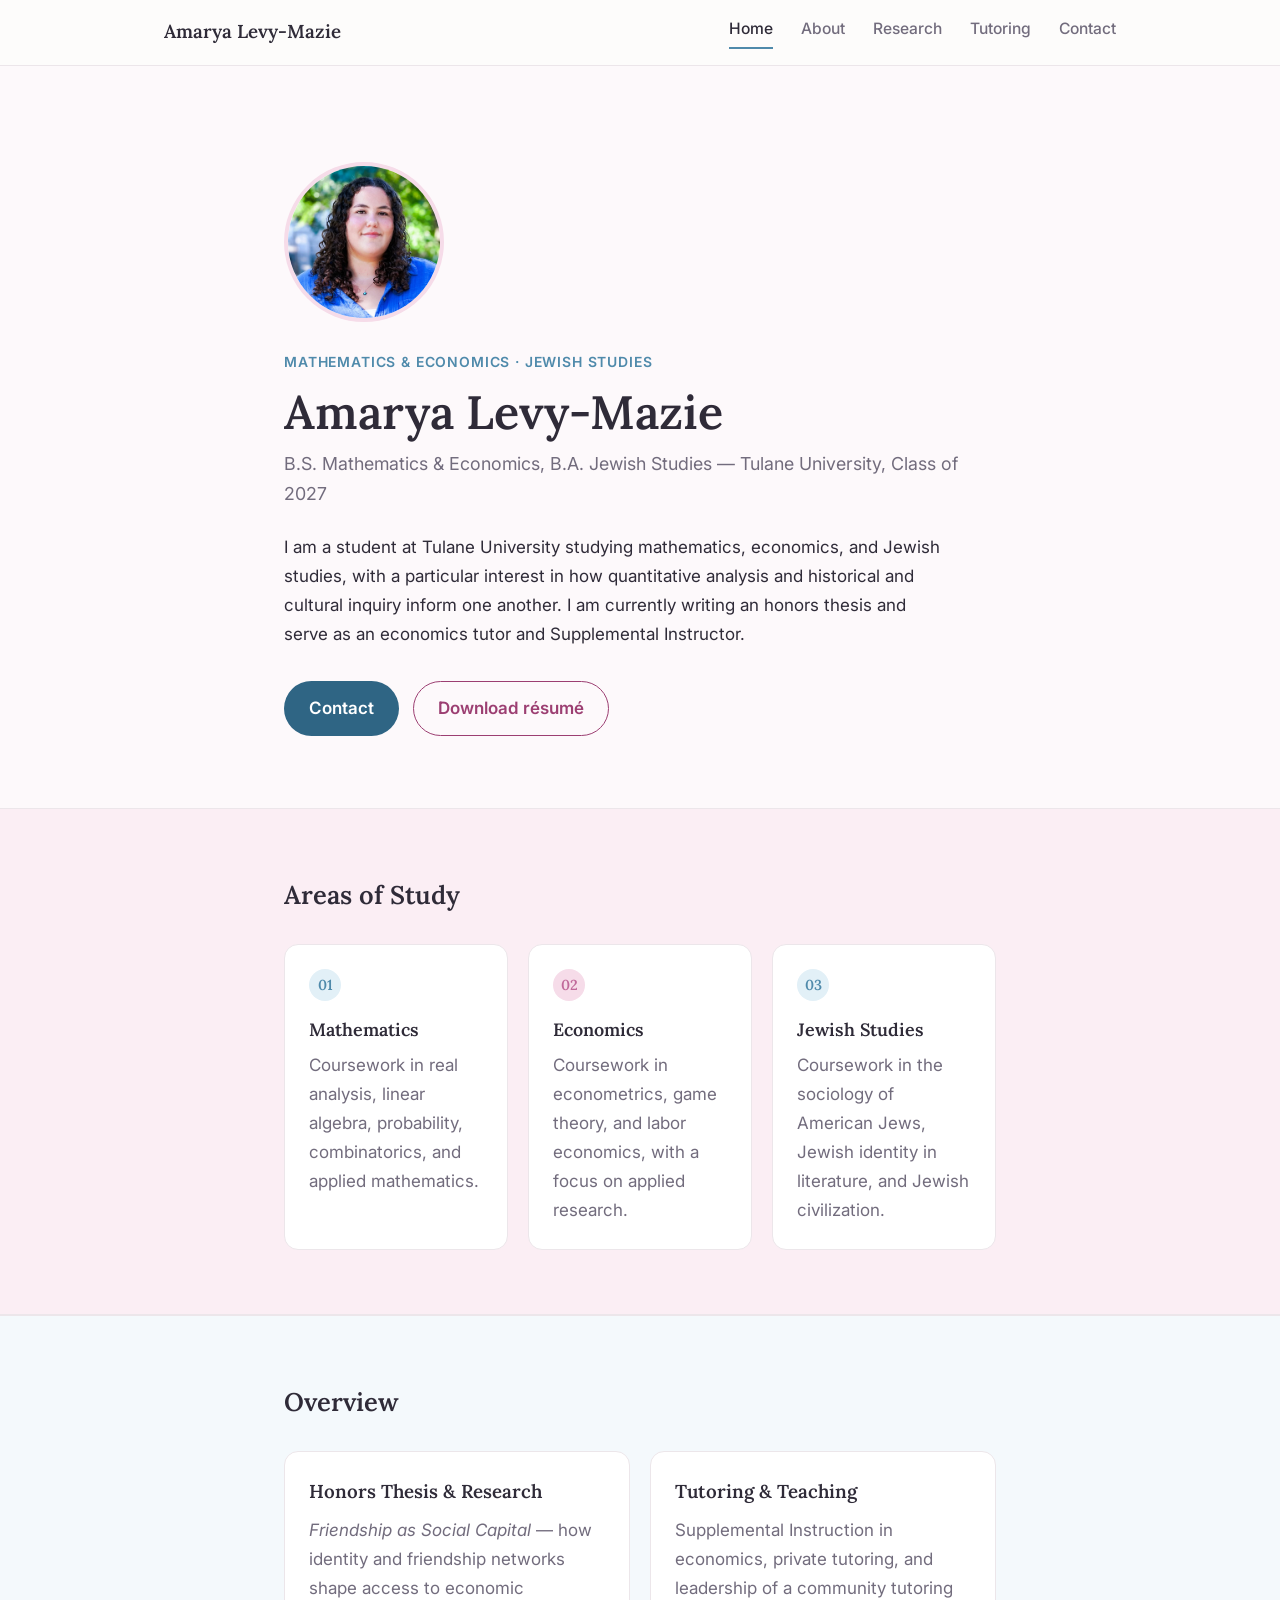
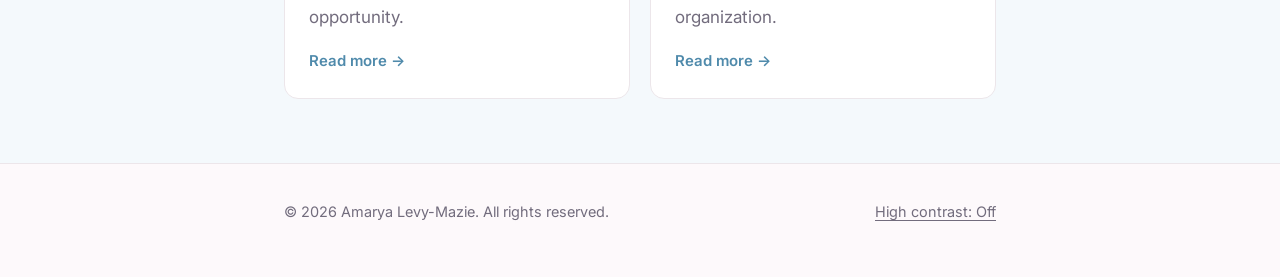
==== index.html @ 09e1107b "Add Skills section to About page - Software, languages, and CRLA mentor certification - Stack the tw" ====
<!DOCTYPE html>
<html lang="en">
<head>
<meta charset="UTF-8">
<meta name="viewport" content="width=device-width, initial-scale=1.0">
<title>Amarya Levy-Mazie</title>
<meta name="description" content="Amarya Levy-Mazie — Mathematics & Economics and Jewish Studies student at Tulane University, Class of 2027.">
<meta name="theme-color" content="#fdf9fb">
<meta property="og:type" content="website">
<meta property="og:title" content="Amarya Levy-Mazie">
<meta property="og:description" content="Amarya Levy-Mazie — Mathematics & Economics and Jewish Studies student at Tulane University, Class of 2027.">
<link rel="icon" href="favicon.svg" type="image/svg+xml">
<link rel="preconnect" href="https://fonts.googleapis.com">
<link rel="preconnect" href="https://fonts.gstatic.com" crossorigin>
<link href="https://fonts.googleapis.com/css2?family=Lora:ital,wght@0,500;0,600;1,500&family=Inter:wght@400;500;600&display=swap" rel="stylesheet">
<script>
  (function () {
    var pref = null;
    try { pref = localStorage.getItem("contrast"); } catch (e) {}
    var high = pref ? pref === "high" : window.matchMedia("(prefers-contrast: more)").matches;
    if (high) document.documentElement.setAttribute("data-contrast", "high");
  })();
</script>
<link rel="stylesheet" href="style.css?v=4">
</head>
<body>

<a class="skip-link" href="#main">Skip to content</a>

<header class="site-header">
  <div class="wrap header-inner">
    <a href="index.html" class="brand">Amarya Levy-Mazie</a>
    <button class="nav-toggle" id="navToggle" aria-label="Toggle navigation" aria-expanded="false">
      <span></span><span></span><span></span>
    </button>
    <nav class="site-nav" id="siteNav" aria-label="Main">
      <a href="index.html" class="active" aria-current="page">Home</a>
      <a href="about.html">About</a>
      <a href="research.html">Research</a>
      <a href="tutoring.html">Tutoring</a>
      <a href="contact.html">Contact</a>
    </nav>
  </div>
</header>

<main id="main">

  <section class="hero wrap">
    <img class="hero-photo" src="headshot.webp" alt="Portrait of Amarya Levy-Mazie" width="160" height="160">
    <p class="eyebrow">Mathematics &amp; Economics · Jewish Studies</p>
    <h1>Amarya Levy-Mazie</h1>
    <p class="hero-sub">B.S. Mathematics &amp; Economics, B.A. Jewish Studies — Tulane University, Class of 2027</p>
    <p class="hero-blurb">
      I am a student at Tulane University studying mathematics, economics, and Jewish studies, with a particular
      interest in how quantitative analysis and historical and cultural inquiry inform one another. I am currently
      writing an honors thesis and serve as an economics tutor and Supplemental Instructor.
    </p>
    <div class="hero-actions">
      <a href="contact.html" class="btn btn-primary">Contact</a>
      <a href="resume.pdf" class="btn btn-secondary" target="_blank" rel="noopener noreferrer">Download résumé</a>
    </div>
  </section>

  <section class="section wrap alt-pink">
    <h2 class="section-title">Areas of Study</h2>
    <div class="field-grid">
      <a class="field-card" href="about.html">
        <span class="field-num num-blue">01</span>
        <h3>Mathematics</h3>
        <p>Coursework in real analysis, linear algebra, probability, combinatorics, and applied mathematics.</p>
      </a>
      <a class="field-card" href="about.html">
        <span class="field-num num-pink">02</span>
        <h3>Economics</h3>
        <p>Coursework in econometrics, game theory, and labor economics, with a focus on applied research.</p>
      </a>
      <a class="field-card" href="about.html">
        <span class="field-num num-blue">03</span>
        <h3>Jewish Studies</h3>
        <p>Coursework in the sociology of American Jews, Jewish identity in literature, and Jewish civilization.</p>
      </a>
    </div>
  </section>

  <section class="section wrap alt-blue">
    <h2 class="section-title">Overview</h2>
    <div class="teaser-grid">
      <a class="teaser-card" href="research.html">
        <h3>Honors Thesis &amp; Research</h3>
        <p>
          <em>Friendship as Social Capital</em> — how identity and friendship networks shape access to economic opportunity.
        </p>
        <span class="teaser-link">Read more &rarr;</span>
      </a>
      <a class="teaser-card" href="tutoring.html">
        <h3>Tutoring &amp; Teaching</h3>
        <p>Supplemental Instruction in economics, private tutoring, and leadership of a community tutoring organization.</p>
        <span class="teaser-link">Read more &rarr;</span>
      </a>
    </div>
  </section>

</main>

<footer class="site-footer">
  <div class="wrap footer-inner">
    <p>&copy; <span id="year"></span> Amarya Levy-Mazie. All rights reserved.</p>
    <button class="contrast-toggle" id="contrastToggle" type="button" aria-pressed="false">High contrast</button>
  </div>
</footer>

<script src="script.js?v=3"></script>
</body>
</html>
---- style.css ----
:root {
  --bg: #fdf9fb;
  --bg-pink: #fbeef4;
  --bg-blue: #f4f9fc;
  --ink: #2f2b38;
  --ink-soft: #726c7d;
  --pink: #f6dce9;
  --pink-text: #c0699a;
  --blue: #e2f0f7;
  --blue-deep: #4f8aab;
  --line: #ece6ea;
  --card-bg: #ffffff;
  --btn-blue: #2f6584;
  --btn-blue-hover: #245a78;
  --btn-pink: #9c3f72;
  --serif: "Lora", Georgia, serif;
  --sans: "Inter", -apple-system, BlinkMacSystemFont, "Segoe UI", sans-serif;
  --max: 760px;
}

* { box-sizing: border-box; }

html {
  font-size: 106.25%; /* 17px base, so rem-sized text scales up too */
  scroll-behavior: smooth;
}

body {
  margin: 0;
  background: var(--bg);
  color: var(--ink);
  font-family: var(--sans);
  font-size: 1rem;
  line-height: 1.7;
  -webkit-font-smoothing: antialiased;
}

.wrap {
  max-width: var(--max);
  margin: 0 auto;
  padding: 0 24px;
}

a { color: var(--blue-deep); text-decoration: none; }
a:hover { text-decoration: underline; }

a:focus-visible,
button:focus-visible {
  outline: 2px solid var(--blue-deep);
  outline-offset: 3px;
  border-radius: 4px;
}

.skip-link {
  position: absolute;
  left: 16px;
  top: -48px;
  z-index: 100;
  padding: 8px 14px;
  background: var(--card-bg);
  border: 1px solid var(--line);
  border-radius: 8px;
  font-weight: 600;
}
.skip-link:focus { top: 12px; }

h1, h2, h3 {
  font-family: var(--serif);
  font-weight: 600;
  color: var(--ink);
  margin: 0 0 12px;
}

/* Header */

.site-header {
  position: sticky;
  top: 0;
  z-index: 10;
  background: rgba(253, 252, 251, 0.92);
  backdrop-filter: blur(6px);
  border-bottom: 1px solid var(--line);
}

.header-inner {
  max-width: 1000px;
  gap: 24px;
  display: flex;
  align-items: center;
  justify-content: space-between;
  padding-top: 16px;
  padding-bottom: 16px;
}

.brand {
  font-family: var(--serif);
  font-weight: 600;
  font-size: 1.1rem;
  color: var(--ink);
}
.brand:hover { text-decoration: none; color: var(--blue-deep); }

.site-nav {
  display: flex;
  gap: 28px;
}

.site-nav a {
  color: var(--ink-soft);
  font-size: 0.92rem;
  font-weight: 500;
  padding-bottom: 4px;
  border-bottom: 2px solid transparent;
}
.site-nav a:hover { color: var(--blue-deep); text-decoration: none; }

.site-nav a.active {
  color: var(--ink);
  border-bottom-color: var(--blue-deep);
}

.nav-toggle {
  display: none;
  flex-direction: column;
  justify-content: center;
  gap: 5px;
  width: 32px;
  height: 32px;
  background: none;
  border: none;
  cursor: pointer;
  padding: 0;
}
.nav-toggle span {
  display: block;
  height: 2px;
  width: 100%;
  background: var(--ink);
}

/* Hero */

.hero {
  padding: 96px 24px 72px;
}

.hero-photo {
  display: block;
  width: 160px;
  height: 160px;
  object-fit: cover;
  object-position: center 20%;
  border-radius: 50%;
  border: 4px solid var(--pink);
  margin-bottom: 28px;
}

.about-photo {
  float: right;
  width: 220px;
  height: auto;
  margin: 4px 0 20px 32px;
  border-radius: 16px;
}
.about-body::after { content: ""; display: block; clear: both; }

.eyebrow {
  font-size: 0.82rem;
  font-weight: 600;
  letter-spacing: 0.06em;
  text-transform: uppercase;
  color: var(--blue-deep);
  margin: 0 0 14px;
}

.hero h1 {
  font-size: 2.75rem;
  line-height: 1.1;
  margin-bottom: 10px;
}

.hero-sub {
  font-size: 1.05rem;
  color: var(--ink-soft);
  margin: 0 0 24px;
}

.hero-blurb {
  max-width: 60ch;
  margin: 0 0 32px;
}

.hero-actions {
  display: flex;
  gap: 14px;
  flex-wrap: wrap;
}

.btn {
  display: inline-block;
  padding: 12px 24px;
  border-radius: 999px;
  font-size: 1rem;
  font-weight: 600;
  border: 1px solid transparent;
}
.btn:hover { text-decoration: none; }

.btn-primary {
  background: var(--btn-blue);
  color: #fff;
}
.btn-primary:hover { background: var(--btn-blue-hover); }

.btn-secondary {
  border-color: var(--btn-pink);
  color: var(--btn-pink);
}
.btn-secondary:hover { background: var(--pink); }

/* Sections */

.section {
  padding: 64px 24px;
  border-top: 1px solid var(--line);
}

.section.alt-blue,
.section.alt-pink {
  max-width: none;
  padding-left: 0;
  padding-right: 0;
  border-top: 1px solid var(--line);
  border-bottom: 1px solid var(--line);
}

.section.alt-blue { background: var(--bg-blue); }
.section.alt-pink { background: var(--bg-pink); }

.section.alt-blue > *,
.section.alt-pink > * {
  max-width: var(--max);
  margin-left: auto;
  margin-right: auto;
  padding-left: 24px;
  padding-right: 24px;
}

.section-title {
  font-size: 1.5rem;
  margin-bottom: 28px;
}

.section-body p {
  margin: 0 0 16px;
  max-width: 65ch;
}

/* Page header (non-home pages) */

.page-header {
  padding: 64px 24px 8px;
}

.page-title {
  font-size: 2.1rem;
  margin-bottom: 0;
}

.page-header .eyebrow {
  margin-bottom: 10px;
}

/* Field cards (homepage "What I Study") */

.field-grid {
  display: grid;
  grid-template-columns: repeat(3, 1fr);
  gap: 20px;
}

.field-card {
  display: block;
  padding: 24px;
  border-radius: 14px;
  background: var(--card-bg);
  border: 1px solid var(--line);
  color: var(--ink);
  transition: border-color 0.15s ease, transform 0.15s ease;
}

.field-card:hover {
  border-color: var(--blue-deep);
  transform: translateY(-2px);
  text-decoration: none;
}

.field-num {
  display: flex;
  align-items: center;
  justify-content: center;
  width: 32px;
  height: 32px;
  border-radius: 50%;
  margin-bottom: 14px;
  font-family: var(--serif);
  font-size: 0.85rem;
  font-weight: 600;
}

.num-pink { background: var(--pink); color: var(--pink-text); }
.num-blue { background: var(--blue); color: var(--blue-deep); }

.field-card h3 {
  font-size: 1.05rem;
  margin-bottom: 6px;
}

.field-card p {
  font-size: 1rem;
  color: var(--ink-soft);
  margin: 0;
}

/* Teaser cards (homepage "Explore") */

.teaser-grid {
  display: grid;
  grid-template-columns: repeat(2, 1fr);
  gap: 20px;
}

.teaser-card {
  display: block;
  padding: 24px;
  border-radius: 14px;
  background: var(--card-bg);
  border: 1px solid var(--line);
  color: var(--ink);
  transition: border-color 0.15s ease, transform 0.15s ease;
}

.teaser-card:hover {
  border-color: var(--blue-deep);
  transform: translateY(-2px);
  text-decoration: none;
}

.teaser-card h3 {
  font-size: 1.1rem;
  margin-bottom: 8px;
}

.teaser-card p {
  font-size: 1rem;
  color: var(--ink-soft);
  margin: 0 0 14px;
}

.teaser-link {
  font-size: 0.88rem;
  font-weight: 600;
  color: var(--blue-deep);
}

.research-contact { margin-top: 28px; }

.entry-role-text {
  font-weight: 500;
  color: var(--blue-deep);
  margin: 0 0 10px;
  font-size: 0.95rem;
}

.entry {
  margin-bottom: 28px;
}
.entry:last-child { margin-bottom: 0; }

.entry-head {
  display: flex;
  justify-content: space-between;
  align-items: baseline;
  gap: 16px;
  flex-wrap: wrap;
}

.entry-head h2,
.entry-head h3 {
  font-size: 1.1rem;
  margin-bottom: 4px;
}

.entry-date {
  font-size: 0.85rem;
  color: var(--ink-soft);
  white-space: nowrap;
}

.entry-role {
  display: flex;
  flex-direction: column;
  gap: 2px;
  margin: 0 0 12px;
}

.role-chip {
  font-size: 0.95rem;
  font-weight: 500;
  color: var(--blue-deep);
}

.role-date {
  margin-left: 6px;
  white-space: nowrap;
  font-size: 0.85rem;
  font-weight: 400;
  color: var(--ink-soft);
}

.subject-list {
  list-style: none;
  padding: 0;
  margin: 0;
  display: grid;
  grid-template-columns: 1fr 1fr;
  gap: 0 32px;
}

.subject-list li {
  padding: 14px 0;
  border-top: 1px solid var(--line);
}

.subject-list strong {
  display: block;
  font-family: var(--serif);
  font-weight: 600;
  font-size: 1.02rem;
}

.subject-list span {
  font-size: 0.95rem;
  color: var(--ink-soft);
}

.contact-list {
  list-style: none;
  padding: 0;
  margin: 24px 0 0;
  display: flex;
  flex-direction: column;
  gap: 14px;
}

.contact-list li {
  display: flex;
  align-items: baseline;
  gap: 12px;
  border-bottom: 1px solid var(--line);
  padding-bottom: 14px;
}

.contact-label {
  font-size: 0.8rem;
  font-weight: 600;
  text-transform: uppercase;
  letter-spacing: 0.04em;
  color: var(--ink-soft);
  min-width: 90px;
}

.contact-list a {
  font-size: 1rem;
  font-weight: 500;
}

/* Footer */

.site-footer {
  padding: 32px 24px 48px;
}

.site-footer p {
  margin: 0;
  font-size: 0.85rem;
  color: var(--ink-soft);
}

.footer-inner {
  display: flex;
  flex-wrap: wrap;
  align-items: center;
  justify-content: space-between;
  gap: 8px 24px;
}

.contrast-toggle {
  background: none;
  border: none;
  padding: 4px 0;
  font: inherit;
  font-size: 0.85rem;
  color: var(--ink-soft);
  text-decoration: underline;
  text-underline-offset: 3px;
  cursor: pointer;
}
.contrast-toggle:hover { color: var(--ink); }

/* Responsive */

@media (max-width: 860px) {
  .nav-toggle { display: flex; }

  .site-nav {
    position: absolute;
    top: 100%;
    left: 0;
    right: 0;
    background: var(--bg);
    border-bottom: 1px solid var(--line);
    flex-direction: column;
    gap: 0;
    max-height: 0;
    overflow: hidden;
    transition: max-height 0.25s ease;
  }

  .site-nav.open {
    max-height: 420px;
  }

  .site-nav a {
    padding: 14px 24px;
    border-top: 1px solid var(--line);
  }
}


@media (max-width: 640px) {
  .hero { padding: 64px 24px 48px; }
  .hero h1 { font-size: 2.1rem; }

  .field-grid,
  .teaser-grid,
  .subject-list {
    grid-template-columns: 1fr;
  }

  .entry-head { flex-direction: column; gap: 4px; }

  .hero-photo { width: 128px; height: 128px; }

  .about-photo {
    float: none;
    display: block;
    width: 180px;
    margin: 0 0 24px;
  }
}

/* Dark mode */

@media (prefers-color-scheme: dark) {
  :root {
    --bg: #201c22;
    --bg-pink: #2a1f26;
    --bg-blue: #1c2530;
    --ink: #f0ece8;
    --ink-soft: #b3aebb;
    --pink: #4a2f3c;
    --pink-text: #e8a8c4;
    --blue: #26374a;
    --blue-deep: #8ec2e0;
    --line: #382f3a;
    --card-bg: #2a2531;
    --btn-blue: #8ec2e0;
    --btn-blue-hover: #b0d6ec;
    --btn-pink: #e8a8c4;
  }
  .site-header { background: rgba(32, 28, 34, 0.92); }
  .btn-primary { color: #17202a; }
  .btn-secondary:hover { background: var(--pink); color: #201c22; }
}

/* High contrast (footer toggle, or the visitor's system preference) */

:root[data-contrast="high"] {
  --ink: #1a1720;
  --ink-soft: #46404f;
  --pink-text: #7a2554;
  --blue-deep: #234b62;
  --line: #b9aeb6;
  --btn-blue: #234b62;
  --btn-blue-hover: #1a3a4c;
  --btn-pink: #7a2554;
}
:root[data-contrast="high"] main a:not(.btn):not(.field-card):not(.teaser-card) { text-decoration: underline; }

@media (prefers-color-scheme: dark) {
  :root[data-contrast="high"] {
    --bg: #141116;
    --bg-pink: #1c1620;
    --bg-blue: #152029;
    --ink: #ffffff;
    --ink-soft: #dcd7e2;
    --pink: #2a1f2f;
    --pink-text: #f7cfe0;
    --blue: #1d2a38;
    --blue-deep: #bfe2f5;
    --line: #5a4f5e;
    --card-bg: #221d27;
    --btn-blue: #bfe2f5;
    --btn-blue-hover: #dff1fb;
    --btn-pink: #f7cfe0;
  }
  :root[data-contrast="high"] .site-header { background: rgba(20, 17, 22, 0.96); }
  :root[data-contrast="high"] .btn-primary { color: #0e141a; }
}
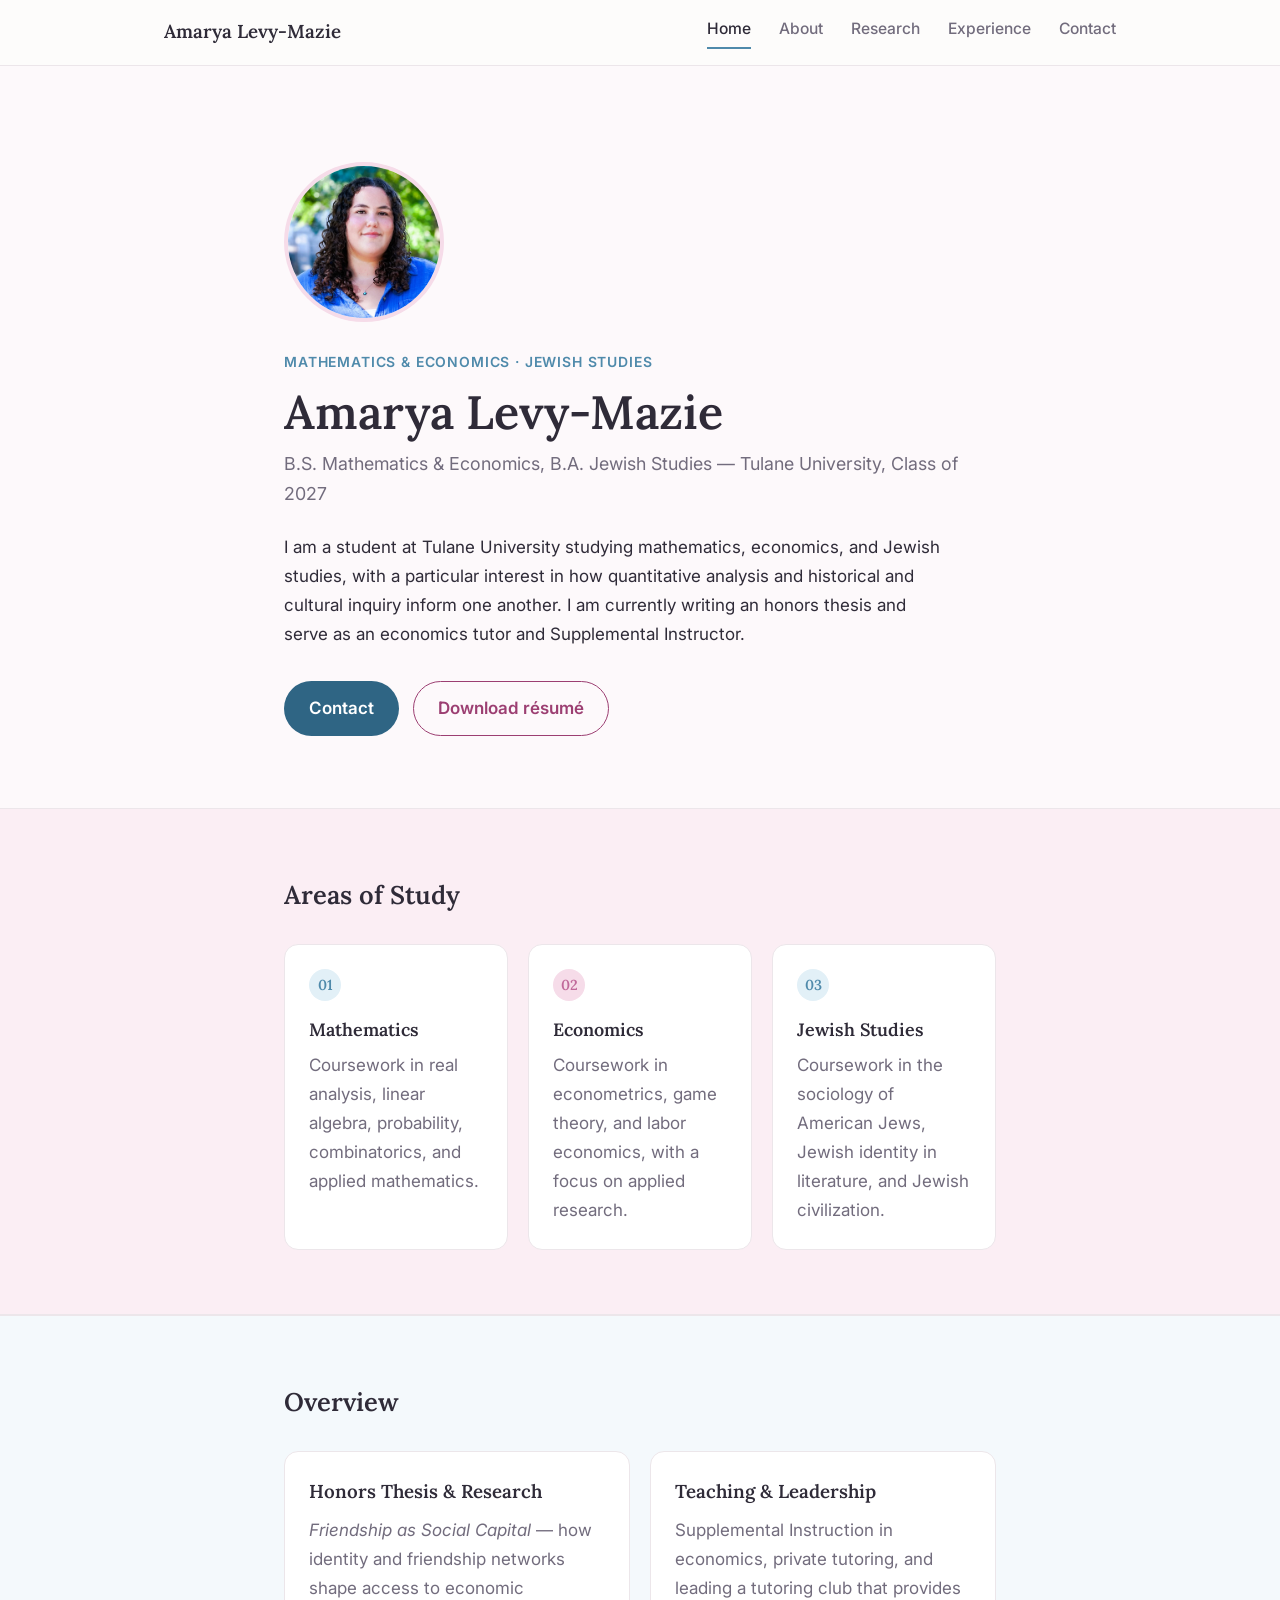
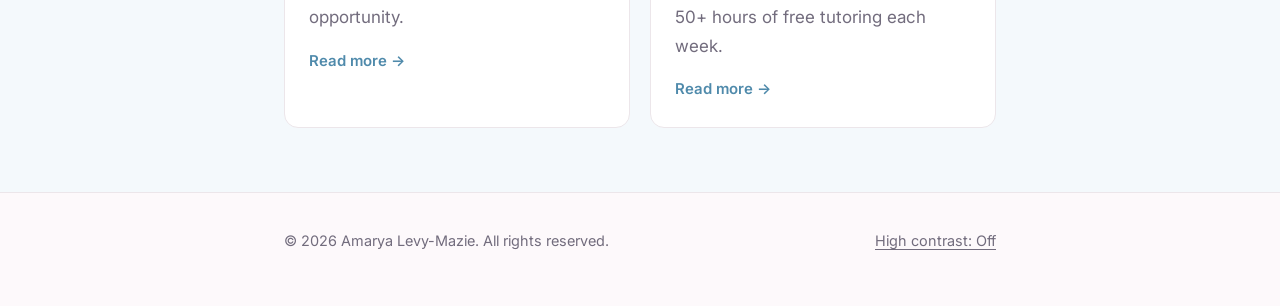
==== commit 5f1df111: "Turn Tutoring page into an Experience page with clearer impact - New experience.html: headline numbe" ====
--- a/index.html
+++ b/index.html
@@ -21,7 +21,7 @@
     if (high) document.documentElement.setAttribute("data-contrast", "high");
   })();
 </script>
-<link rel="stylesheet" href="style.css?v=4">
+<link rel="stylesheet" href="style.css?v=5">
 </head>
 <body>
 
@@ -37,7 +37,7 @@
       <a href="index.html" class="active" aria-current="page">Home</a>
       <a href="about.html">About</a>
       <a href="research.html">Research</a>
-      <a href="tutoring.html">Tutoring</a>
+      <a href="experience.html">Experience</a>
       <a href="contact.html">Contact</a>
     </nav>
   </div>
@@ -92,9 +92,9 @@
         </p>
         <span class="teaser-link">Read more &rarr;</span>
       </a>
-      <a class="teaser-card" href="tutoring.html">
-        <h3>Tutoring &amp; Teaching</h3>
-        <p>Supplemental Instruction in economics, private tutoring, and leadership of a community tutoring organization.</p>
+      <a class="teaser-card" href="experience.html">
+        <h3>Teaching &amp; Leadership</h3>
+        <p>Supplemental Instruction in economics, private tutoring, and leading a tutoring club that provides 50+ hours of free tutoring each week.</p>
         <span class="teaser-link">Read more &rarr;</span>
       </a>
     </div>
@@ -109,6 +109,6 @@
   </div>
 </footer>
 
-<script src="script.js?v=3"></script>
+<script src="script.js?v=5"></script>
 </body>
 </html>
--- a/style.css
+++ b/style.css
@@ -475,6 +475,39 @@
   font-weight: 500;
 }
 
+.stat-row {
+  list-style: none;
+  padding: 0;
+  margin: 32px 0 0;
+  display: grid;
+  grid-template-columns: repeat(4, 1fr);
+  gap: 16px;
+}
+
+.stat-row li {
+  padding: 18px;
+  border-radius: 14px;
+  background: var(--card-bg);
+  border: 1px solid var(--line);
+}
+
+.stat-row strong {
+  display: block;
+  font-family: var(--serif);
+  font-size: 1.6rem;
+  font-weight: 600;
+  line-height: 1.2;
+  color: var(--btn-blue);
+  margin-bottom: 6px;
+}
+
+.stat-row span {
+  display: block;
+  font-size: 0.9rem;
+  line-height: 1.45;
+  color: var(--ink-soft);
+}
+
 /* Footer */
 
 .site-footer {
@@ -547,6 +580,8 @@
   .subject-list {
     grid-template-columns: 1fr;
   }
+
+  .stat-row { grid-template-columns: 1fr 1fr; }
 
   .entry-head { flex-direction: column; gap: 4px; }
 
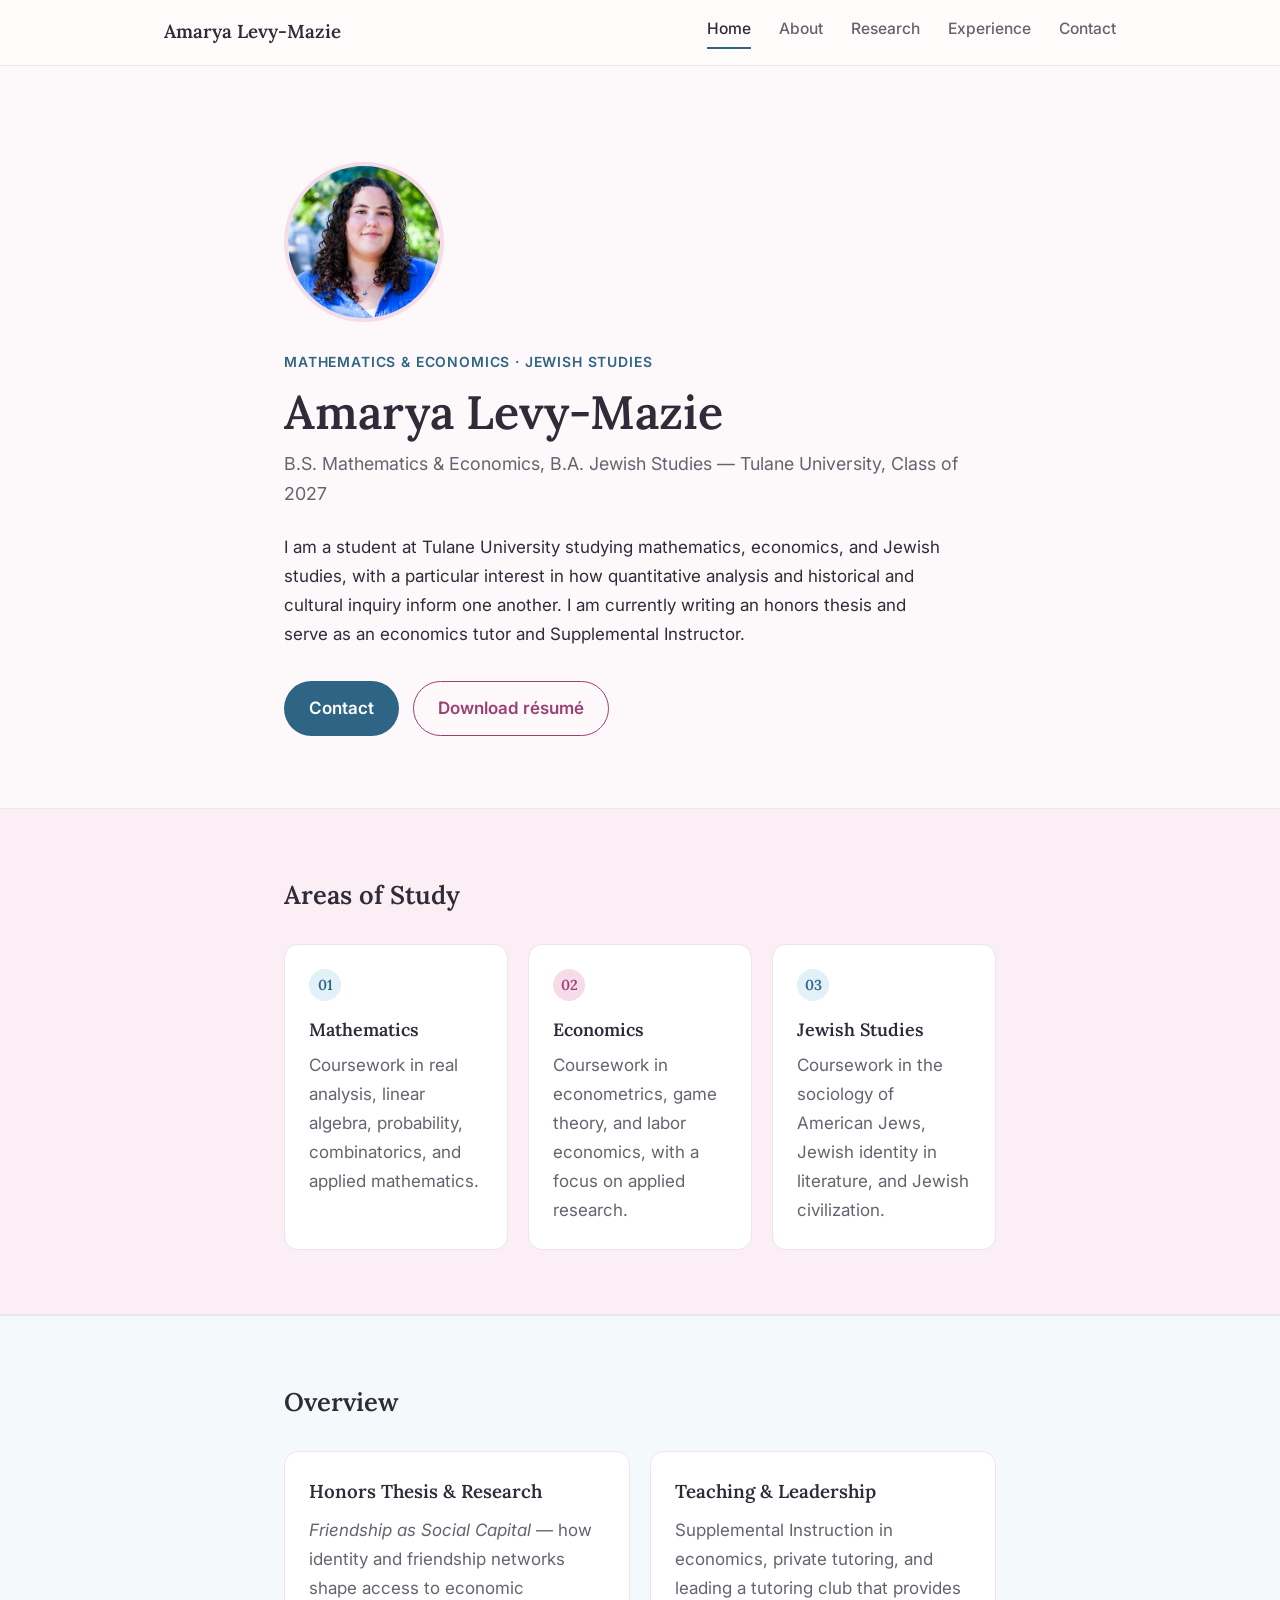
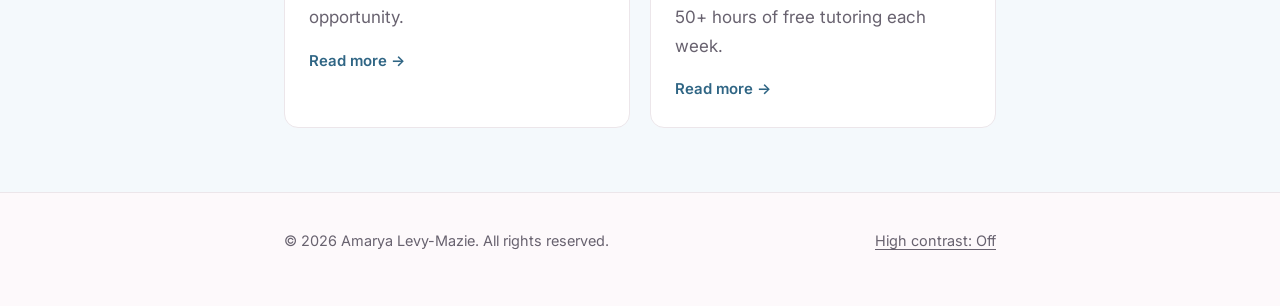
==== commit 773d4c50: "Darken link, label, and secondary text colors to pass 4.5:1 contrast - Blue links and labels: #4f8aa" ====
--- a/index.html
+++ b/index.html
@@ -21,7 +21,7 @@
     if (high) document.documentElement.setAttribute("data-contrast", "high");
   })();
 </script>
-<link rel="stylesheet" href="style.css?v=5">
+<link rel="stylesheet" href="style.css?v=6">
 </head>
 <body>
 
@@ -109,6 +109,6 @@
   </div>
 </footer>
 
-<script src="script.js?v=5"></script>
+<script src="script.js?v=6"></script>
 </body>
 </html>
--- a/style.css
+++ b/style.css
@@ -3,11 +3,11 @@
   --bg-pink: #fbeef4;
   --bg-blue: #f4f9fc;
   --ink: #2f2b38;
-  --ink-soft: #726c7d;
+  --ink-soft: #68626f;
   --pink: #f6dce9;
-  --pink-text: #c0699a;
+  --pink-text: #9c3f72;
   --blue: #e2f0f7;
-  --blue-deep: #4f8aab;
+  --blue-deep: #2f6584;
   --line: #ece6ea;
   --card-bg: #ffffff;
   --btn-blue: #2f6584;
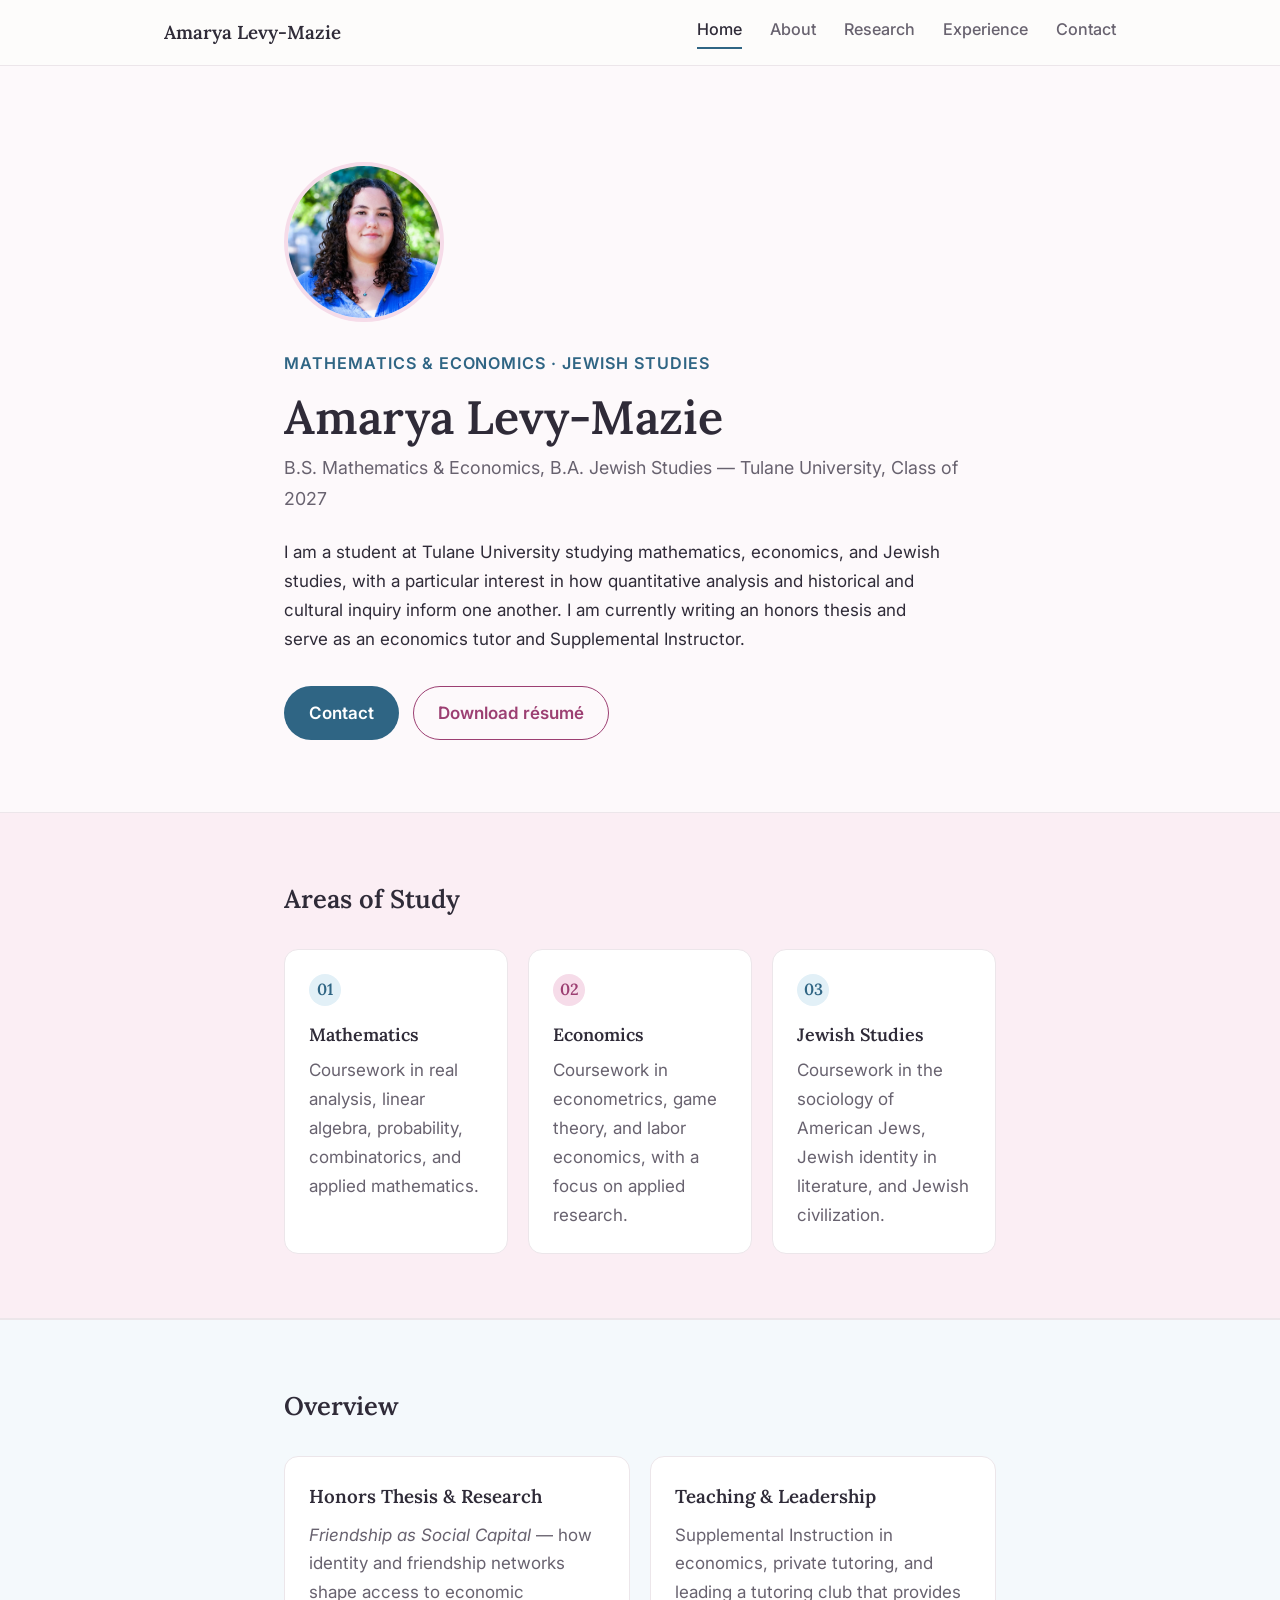
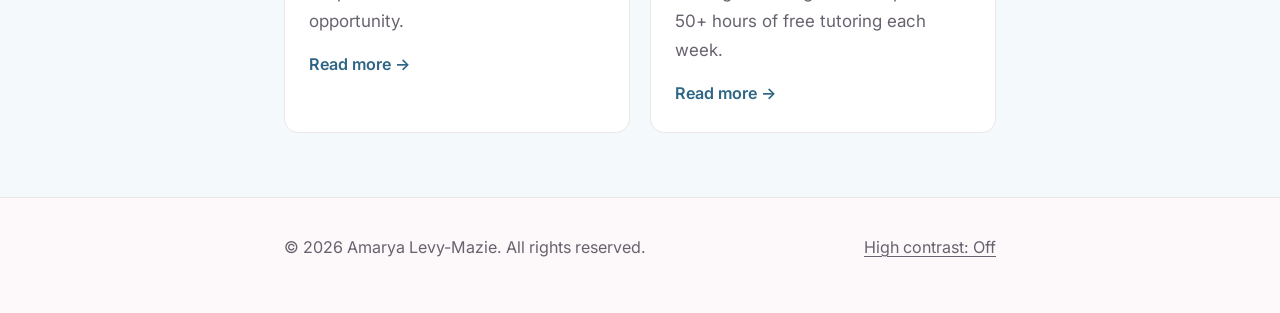
==== commit c025d119: "Raise all text to at least 16px and underline links in running text - Labels, dates, nav, footer, an" ====
--- a/index.html
+++ b/index.html
@@ -21,7 +21,7 @@
     if (high) document.documentElement.setAttribute("data-contrast", "high");
   })();
 </script>
-<link rel="stylesheet" href="style.css?v=6">
+<link rel="stylesheet" href="style.css?v=10">
 </head>
 <body>
 
@@ -109,6 +109,6 @@
   </div>
 </footer>
 
-<script src="script.js?v=6"></script>
+<script src="script.js?v=10"></script>
 </body>
 </html>
--- a/style.css
+++ b/style.css
@@ -44,6 +44,12 @@
 a { color: var(--blue-deep); text-decoration: none; }
 a:hover { text-decoration: underline; }
 
+/* Links inside running text are underlined so they don't rely on color alone */
+main p a:not(.btn) {
+  text-decoration: underline;
+  text-underline-offset: 3px;
+}
+
 a:focus-visible,
 button:focus-visible {
   outline: 2px solid var(--blue-deep);
@@ -107,7 +113,7 @@
 
 .site-nav a {
   color: var(--ink-soft);
-  font-size: 0.92rem;
+  font-size: 0.95rem;
   font-weight: 500;
   padding-bottom: 4px;
   border-bottom: 2px solid transparent;
@@ -165,7 +171,7 @@
 .about-body::after { content: ""; display: block; clear: both; }
 
 .eyebrow {
-  font-size: 0.82rem;
+  font-size: 0.95rem;
   font-weight: 600;
   letter-spacing: 0.06em;
   text-transform: uppercase;
@@ -304,7 +310,7 @@
   border-radius: 50%;
   margin-bottom: 14px;
   font-family: var(--serif);
-  font-size: 0.85rem;
+  font-size: 0.95rem;
   font-weight: 600;
 }
 
@@ -358,7 +364,7 @@
 }
 
 .teaser-link {
-  font-size: 0.88rem;
+  font-size: 0.95rem;
   font-weight: 600;
   color: var(--blue-deep);
 }
@@ -392,7 +398,7 @@
 }
 
 .entry-date {
-  font-size: 0.85rem;
+  font-size: 0.95rem;
   color: var(--ink-soft);
   white-space: nowrap;
 }
@@ -413,7 +419,7 @@
 .role-date {
   margin-left: 6px;
   white-space: nowrap;
-  font-size: 0.85rem;
+  font-size: 0.95rem;
   font-weight: 400;
   color: var(--ink-soft);
 }
@@ -462,7 +468,7 @@
 }
 
 .contact-label {
-  font-size: 0.8rem;
+  font-size: 0.95rem;
   font-weight: 600;
   text-transform: uppercase;
   letter-spacing: 0.04em;
@@ -503,7 +509,7 @@
 
 .stat-row span {
   display: block;
-  font-size: 0.9rem;
+  font-size: 0.95rem;
   line-height: 1.45;
   color: var(--ink-soft);
 }
@@ -516,7 +522,7 @@
 
 .site-footer p {
   margin: 0;
-  font-size: 0.85rem;
+  font-size: 0.95rem;
   color: var(--ink-soft);
 }
 
@@ -533,7 +539,7 @@
   border: none;
   padding: 4px 0;
   font: inherit;
-  font-size: 0.85rem;
+  font-size: 0.95rem;
   color: var(--ink-soft);
   text-decoration: underline;
   text-underline-offset: 3px;
@@ -616,7 +622,7 @@
   }
   .site-header { background: rgba(32, 28, 34, 0.92); }
   .btn-primary { color: #17202a; }
-  .btn-secondary:hover { background: var(--pink); color: #201c22; }
+  .btn-secondary:hover { background: var(--pink); }
 }
 
 /* High contrast (footer toggle, or the visitor's system preference) */
